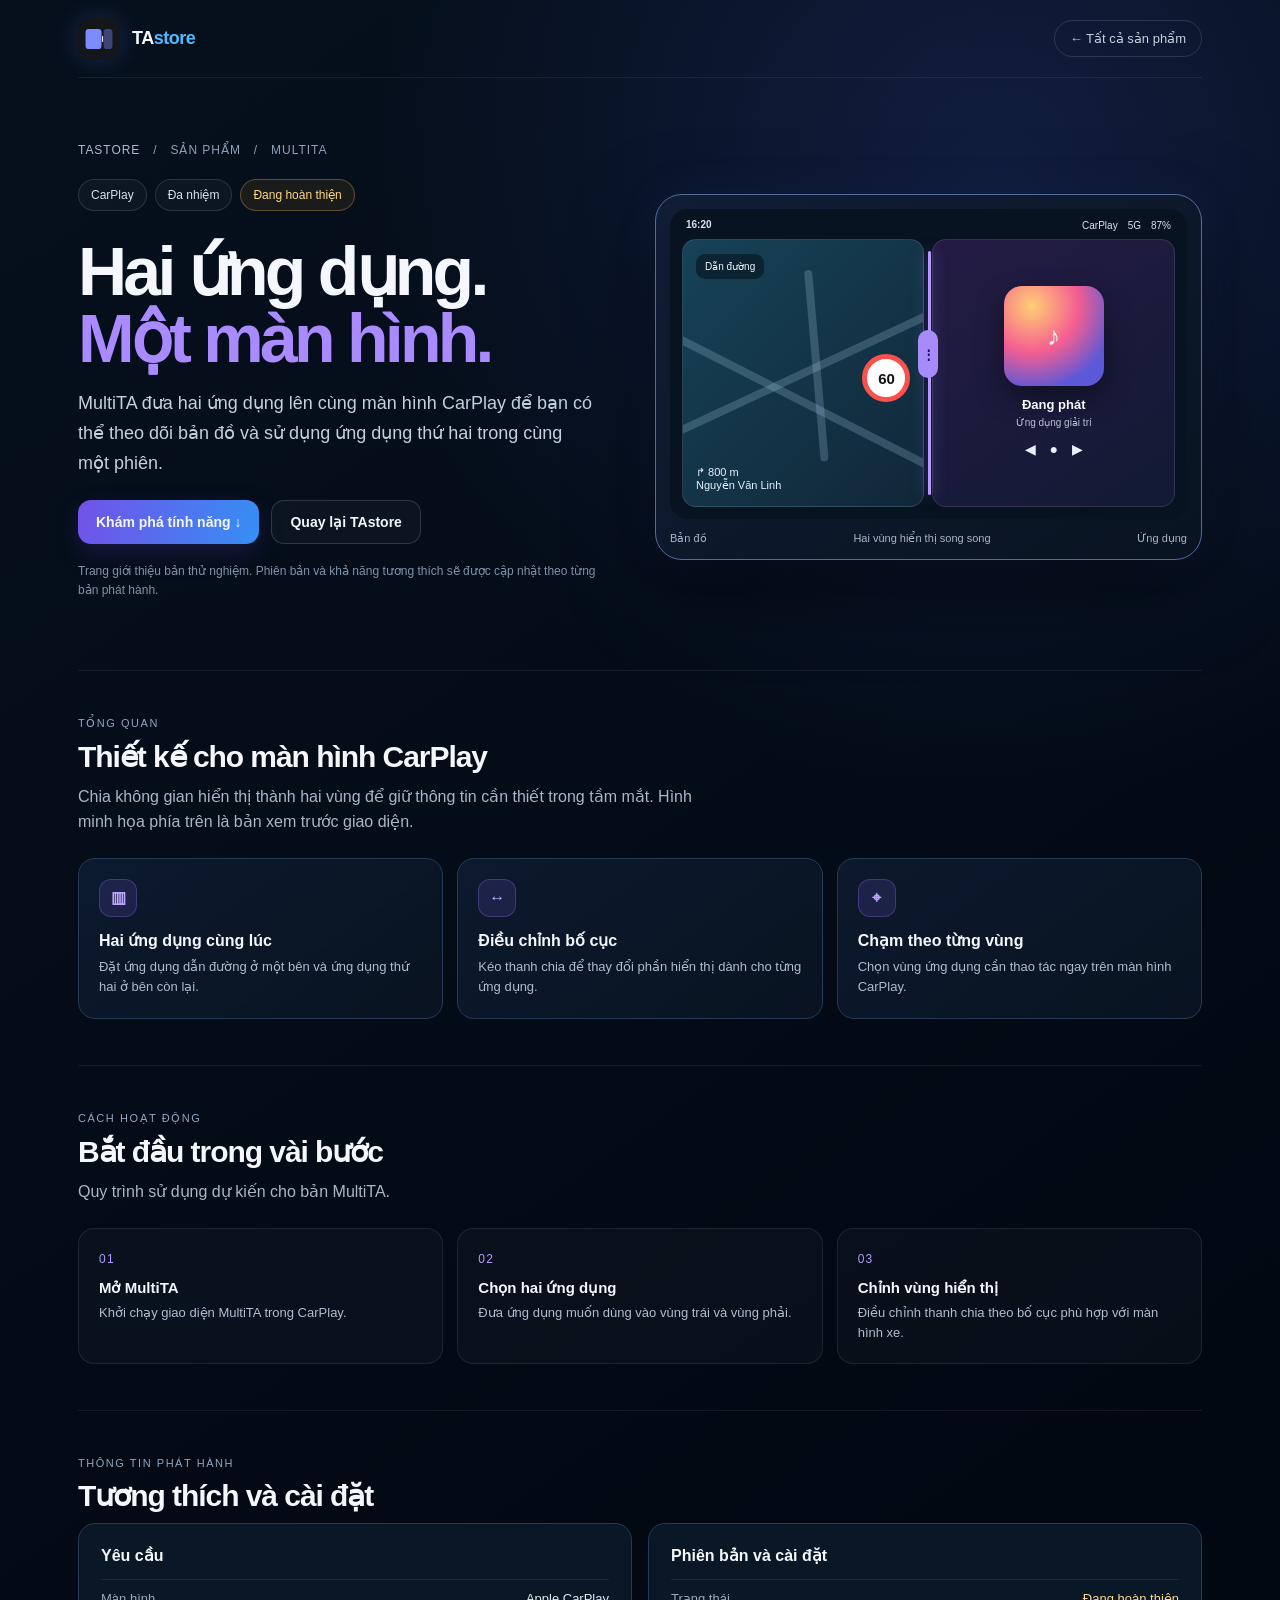
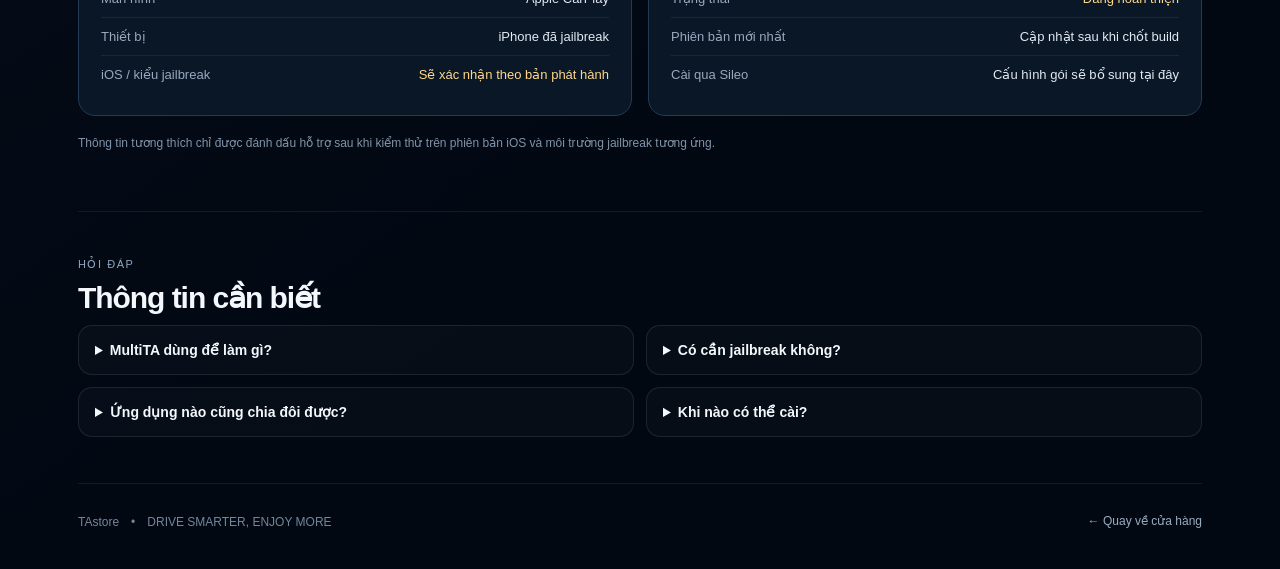
==== multita.html @ 55fa0dd6 "Add MultiTA product detail page" ====
<!doctype html>
<html lang="vi">
<head>
<meta charset="utf-8">
<meta name="viewport" content="width=device-width, initial-scale=1">
<meta name="theme-color" content="#06101d">
<title>MultiTA — Hai ứng dụng, một màn hình CarPlay | TAstore</title>
<style>
:root{color-scheme:dark;--bg:#06101d;--panel:#0b1929;--line:#243a54;--text:#f4f7fb;--muted:#a9b7c8;--blue:#39baff;--violet:#9b72ff}
*{box-sizing:border-box}
body{margin:0;background:radial-gradient(circle at 78% 8%,#25377866,transparent 28%),linear-gradient(145deg,#06101d,#020812 75%);color:var(--text);font-family:Inter,-apple-system,BlinkMacSystemFont,"Segoe UI",sans-serif}
a{color:inherit}
.wrap{max-width:1180px;margin:auto;padding:0 28px}
.top{height:78px;display:flex;align-items:center;justify-content:space-between;border-bottom:1px solid #ffffff12}
.brand{display:flex;align-items:center;gap:12px;text-decoration:none}
.brand-mark{width:42px;height:42px;border-radius:13px;overflow:hidden;box-shadow:0 0 24px #7c8cff33}
.brand-mark svg{width:100%;height:100%;display:block}
.brand-name{font-weight:800;font-size:18px;letter-spacing:-.5px}
.brand-name span{color:#54baff}
.back{font-size:13px;color:#c5d1de;text-decoration:none;padding:10px 15px;border:1px solid #ffffff20;border-radius:20px}
.back:hover{border-color:#8a70ff;color:white}
.hero{display:grid;grid-template-columns:1fr 1.05fr;gap:56px;align-items:center;padding:64px 0 58px}
.crumb{font-size:12px;color:#8da0b8;letter-spacing:.08em;text-transform:uppercase}
.crumb a{text-decoration:none;color:#aebcd0}
h1{font-size:clamp(42px,5.5vw,68px);line-height:.98;letter-spacing:-.055em;margin:18px 0}
h1 span{color:#a98aff}
.lead{font-size:18px;line-height:1.65;color:#c4d0de;max-width:520px;margin:0 0 22px}
.badges{display:flex;flex-wrap:wrap;gap:8px;margin:20px 0 27px}
.badges span{border:1px solid #ffffff20;background:#ffffff08;border-radius:99px;padding:8px 12px;color:#d7e1ec;font-size:12px}
.badges .status{border-color:#e4ad4c55;background:#d99b2418;color:#ffd889}
.actions{display:flex;gap:12px;flex-wrap:wrap}
.button{display:inline-flex;justify-content:center;align-items:center;padding:13px 18px;border-radius:13px;text-decoration:none;font-size:14px;font-weight:750}
.primary{background:linear-gradient(100deg,#7252e8,#358ff4);box-shadow:0 9px 25px #5035a644}
.secondary{border:1px solid #ffffff26;background:#ffffff08}
.note{font-size:12px;color:#8193a8;line-height:1.55;margin-top:18px}
.preview{position:relative;padding:14px;border:1px solid #526ca0;border-radius:27px;background:linear-gradient(145deg,#101d35,#091321);box-shadow:0 28px 80px #0008,0 0 45px #5975ff18}
.screen{height:310px;border-radius:18px;background:#071321;overflow:hidden;position:relative;padding:30px 12px 12px}
.statusbar{position:absolute;left:16px;right:16px;top:10px;display:flex;justify-content:space-between;color:#d8e4f2;font-size:10px}
.panes{height:100%;display:grid;grid-template-columns:1fr 1fr;gap:8px}
.pane{position:relative;border:1px solid #ffffff1b;border-radius:14px;overflow:hidden}
.map-pane{background:linear-gradient(135deg,#164257,#112738)}
.map-road{position:absolute;height:8px;border-radius:9px;background:#95bdd344;transform-origin:left}
.road-a{width:135%;top:31%;left:-12%;transform:rotate(27deg)}
.road-b{width:125%;top:72%;left:-5%;transform:rotate(-25deg)}
.road-c{width:80%;top:10%;left:52%;transform:rotate(85deg)}
.map-label{position:absolute;top:14px;left:13px;padding:7px 9px;border-radius:9px;background:#061522aa;font-size:10px}
.speed{position:absolute;right:13px;top:43%;width:48px;height:48px;border:5px solid #fa514d;border-radius:50%;display:grid;place-items:center;background:#fff;color:#111;font-weight:850;font-size:15px}
.route{position:absolute;left:13px;bottom:14px;font-size:11px;color:#e6f2ff}
.media-pane{background:linear-gradient(145deg,#241b44,#121a34);display:flex;flex-direction:column;justify-content:center;align-items:center;gap:11px}
.album{width:100px;height:100px;border-radius:18px;background:radial-gradient(circle at 28% 20%,#ffcf72,#f45e91 43%,#5d58d7 78%);display:grid;place-items:center;font-size:26px;box-shadow:0 12px 28px #0006}
.track{text-align:center}.track b{display:block;font-size:13px}.track small{font-size:10px;color:#b9c2d4}
.controls{display:flex;gap:17px;align-items:center;color:#ebf1fb;font-size:14px}
.divider{position:absolute;left:50%;top:42px;bottom:24px;width:3px;border-radius:5px;background:#b29aff;box-shadow:0 0 15px #a085ff99}
.grip{position:absolute;top:47%;left:50%;transform:translate(-50%,-50%);width:20px;height:48px;border-radius:12px;background:#a78bfa;display:grid;place-items:center;color:#25134f;font-size:13px;font-weight:900}
.caption{display:flex;justify-content:space-between;gap:12px;margin-top:13px;font-size:11px;color:#a7b6ca}
.section{padding:46px 0;border-top:1px solid #ffffff12}
.kicker{font-size:11px;color:#91a6c1;letter-spacing:.14em;text-transform:uppercase}
h2{font-size:30px;letter-spacing:-.035em;margin:9px 0 10px}
.section-intro{color:var(--muted);line-height:1.6;max-width:620px;margin:0 0 23px}
.feature-grid{display:grid;grid-template-columns:repeat(3,1fr);gap:14px}
.feature{padding:20px;border:1px solid var(--line);border-radius:17px;background:linear-gradient(145deg,#102139aa,#091321)}
.feature-icon{width:38px;height:38px;border-radius:12px;background:#8d6bff22;border:1px solid #9d7dff44;display:grid;place-items:center;color:#c1aaff;font-weight:800}
.feature h3{font-size:16px;margin:14px 0 7px}
.feature p{font-size:13px;color:#adbdcf;line-height:1.6;margin:0}
.steps{display:grid;grid-template-columns:repeat(3,1fr);gap:14px;counter-reset:step}
.step{padding:20px;border-radius:16px;background:#ffffff07;border:1px solid #ffffff16;counter-increment:step}
.step:before{content:"0" counter(step);font-size:12px;color:#b49aff;letter-spacing:.1em}
.step h3{font-size:15px;margin:12px 0 6px}
.step p{font-size:13px;color:#afbdcf;line-height:1.55;margin:0}
.info-grid{display:grid;grid-template-columns:1fr 1fr;gap:16px}
.info{padding:22px;border:1px solid var(--line);border-radius:17px;background:#0a1726}
.info h3{font-size:16px;margin:0 0 14px}
.info-row{display:flex;justify-content:space-between;gap:16px;padding:11px 0;border-top:1px solid #ffffff12;font-size:13px}
.info-row span:first-child{color:#98a9bd}.info-row span:last-child{text-align:right;color:#e1e9f2}
.pending{color:#ffd889!important}
.faq{display:grid;grid-template-columns:1fr 1fr;gap:12px}
.faq details{border:1px solid #ffffff18;background:#ffffff06;border-radius:14px;padding:16px}
.faq summary{cursor:pointer;font-weight:700;font-size:14px}
.faq p{color:#acbbcc;font-size:13px;line-height:1.6;margin-bottom:0}
.footer{padding:30px 0 38px;border-top:1px solid #ffffff12;color:#74869c;font-size:12px;display:flex;justify-content:space-between}
@media(max-width:800px){.hero{grid-template-columns:1fr;gap:32px;padding:44px 0}.preview{max-width:620px}.feature-grid,.steps{grid-template-columns:1fr}.info-grid{grid-template-columns:1fr}}
@media(max-width:520px){.wrap{padding:0 17px}.top{height:68px}.brand-mark{width:37px;height:37px}.brand-name{font-size:16px}.back{padding:9px 11px;font-size:12px}.hero{padding:36px 0 42px}h1{font-size:44px}.lead{font-size:16px}.screen{height:260px;padding-left:8px;padding-right:8px}.preview{padding:9px}.album{width:75px;height:75px}.speed{width:41px;height:41px}.caption{font-size:10px}.section{padding:34px 0}h2{font-size:25px}.faq{grid-template-columns:1fr}.footer{display:block}.footer span{display:block;margin-top:8px}}
</style>
</head>
<body>
<div class="wrap">
<header class="top">
<a class="brand" href="./" aria-label="Về TAstore">
<span class="brand-mark"><svg viewBox="0 0 100 100" role="img" aria-label="Logo MultiTA"><rect width="100" height="100" rx="24" fill="#14161B"/><rect x="18" y="26" width="38" height="48" rx="8" fill="#7C8CFF"/><rect x="61" y="26" width="21" height="48" rx="8" fill="#7C8CFF" fill-opacity=".4"/><rect x="57.2" y="43" width="2.6" height="14" rx="1.3" fill="#F2F3F7"/></svg></span>
<span class="brand-name">TA<span>store</span></span></a>
<a class="back" href="./#products">← Tất cả sản phẩm</a>
</header>

<main>
<section class="hero">
<div>
<div class="crumb"><a href="./">TAstore</a>　/　Sản phẩm　/　MultiTA</div>
<div class="badges"><span>CarPlay</span><span>Đa nhiệm</span><span class="status">Đang hoàn thiện</span></div>
<h1>Hai ứng dụng.<br><span>Một màn hình.</span></h1>
<p class="lead">MultiTA đưa hai ứng dụng lên cùng màn hình CarPlay để bạn có thể theo dõi bản đồ và sử dụng ứng dụng thứ hai trong cùng một phiên.</p>
<div class="actions"><a class="button primary" href="#features">Khám phá tính năng ↓</a><a class="button secondary" href="./#products">Quay lại TAstore</a></div>
<p class="note">Trang giới thiệu bản thử nghiệm. Phiên bản và khả năng tương thích sẽ được cập nhật theo từng bản phát hành.</p>
</div>
<div class="preview" aria-label="Hình minh họa MultiTA chạy hai ứng dụng song song">
<div class="screen">
<div class="statusbar"><b>16:20</b><span>CarPlay　5G　87%</span></div>
<div class="panes">
<div class="pane map-pane"><div class="map-road road-a"></div><div class="map-road road-b"></div><div class="map-road road-c"></div><div class="map-label">Dẫn đường</div><div class="speed">60</div><div class="route">↱ 800 m<br>Nguyễn Văn Linh</div></div>
<div class="pane media-pane"><div class="album">♪</div><div class="track"><b>Đang phát</b><small>Ứng dụng giải trí</small></div><div class="controls">◀　●　▶</div></div>
</div>
<div class="divider"></div><div class="grip">⋮</div>
</div>
<div class="caption"><span>Bản đồ</span><span>Hai vùng hiển thị song song</span><span>Ứng dụng</span></div>
</div>
</section>

<section class="section" id="features">
<div class="kicker">Tổng quan</div><h2>Thiết kế cho màn hình CarPlay</h2>
<p class="section-intro">Chia không gian hiển thị thành hai vùng để giữ thông tin cần thiết trong tầm mắt. Hình minh họa phía trên là bản xem trước giao diện.</p>
<div class="feature-grid">
<article class="feature"><div class="feature-icon">▥</div><h3>Hai ứng dụng cùng lúc</h3><p>Đặt ứng dụng dẫn đường ở một bên và ứng dụng thứ hai ở bên còn lại.</p></article>
<article class="feature"><div class="feature-icon">↔</div><h3>Điều chỉnh bố cục</h3><p>Kéo thanh chia để thay đổi phần hiển thị dành cho từng ứng dụng.</p></article>
<article class="feature"><div class="feature-icon">⌖</div><h3>Chạm theo từng vùng</h3><p>Chọn vùng ứng dụng cần thao tác ngay trên màn hình CarPlay.</p></article>
</div>
</section>

<section class="section" id="how">
<div class="kicker">Cách hoạt động</div><h2>Bắt đầu trong vài bước</h2>
<p class="section-intro">Quy trình sử dụng dự kiến cho bản MultiTA.</p>
<div class="steps">
<article class="step"><h3>Mở MultiTA</h3><p>Khởi chạy giao diện MultiTA trong CarPlay.</p></article>
<article class="step"><h3>Chọn hai ứng dụng</h3><p>Đưa ứng dụng muốn dùng vào vùng trái và vùng phải.</p></article>
<article class="step"><h3>Chỉnh vùng hiển thị</h3><p>Điều chỉnh thanh chia theo bố cục phù hợp với màn hình xe.</p></article>
</div>
</section>

<section class="section" id="compatibility">
<div class="kicker">Thông tin phát hành</div><h2>Tương thích và cài đặt</h2>
<div class="info-grid">
<div class="info"><h3>Yêu cầu</h3>
<div class="info-row"><span>Màn hình</span><span>Apple CarPlay</span></div>
<div class="info-row"><span>Thiết bị</span><span>iPhone đã jailbreak</span></div>
<div class="info-row"><span>iOS / kiểu jailbreak</span><span class="pending">Sẽ xác nhận theo bản phát hành</span></div>
</div>
<div class="info"><h3>Phiên bản và cài đặt</h3>
<div class="info-row"><span>Trạng thái</span><span class="pending">Đang hoàn thiện</span></div>
<div class="info-row"><span>Phiên bản mới nhất</span><span>Cập nhật sau khi chốt build</span></div>
<div class="info-row"><span>Cài qua Sileo</span><span>Cấu hình gói sẽ bổ sung tại đây</span></div>
</div>
</div>
<p class="note">Thông tin tương thích chỉ được đánh dấu hỗ trợ sau khi kiểm thử trên phiên bản iOS và môi trường jailbreak tương ứng.</p>
</section>

<section class="section" id="faq">
<div class="kicker">Hỏi đáp</div><h2>Thông tin cần biết</h2>
<div class="faq">
<details><summary>MultiTA dùng để làm gì?</summary><p>MultiTA sắp xếp hai ứng dụng song song trên một màn hình CarPlay.</p></details>
<details><summary>Có cần jailbreak không?</summary><p>Có. MultiTA là tweak dành cho iPhone đã jailbreak.</p></details>
<details><summary>Ứng dụng nào cũng chia đôi được?</summary><p>Khả năng hiển thị phụ thuộc vào ứng dụng và phiên bản iOS. Danh sách đã kiểm thử sẽ được ghi theo từng bản phát hành.</p></details>
<details><summary>Khi nào có thể cài?</summary><p>Hướng dẫn và nút cài Sileo sẽ được bật khi gói phát hành chính thức được đưa lên TAstore.</p></details>
</div>
</section>
</main>

<footer class="footer"><span>TAstore　•　DRIVE SMARTER, ENJOY MORE</span><span><a href="./#products" style="color:#9aacc0;text-decoration:none">← Quay về cửa hàng</a></span></footer>
</div>
</body>
</html>
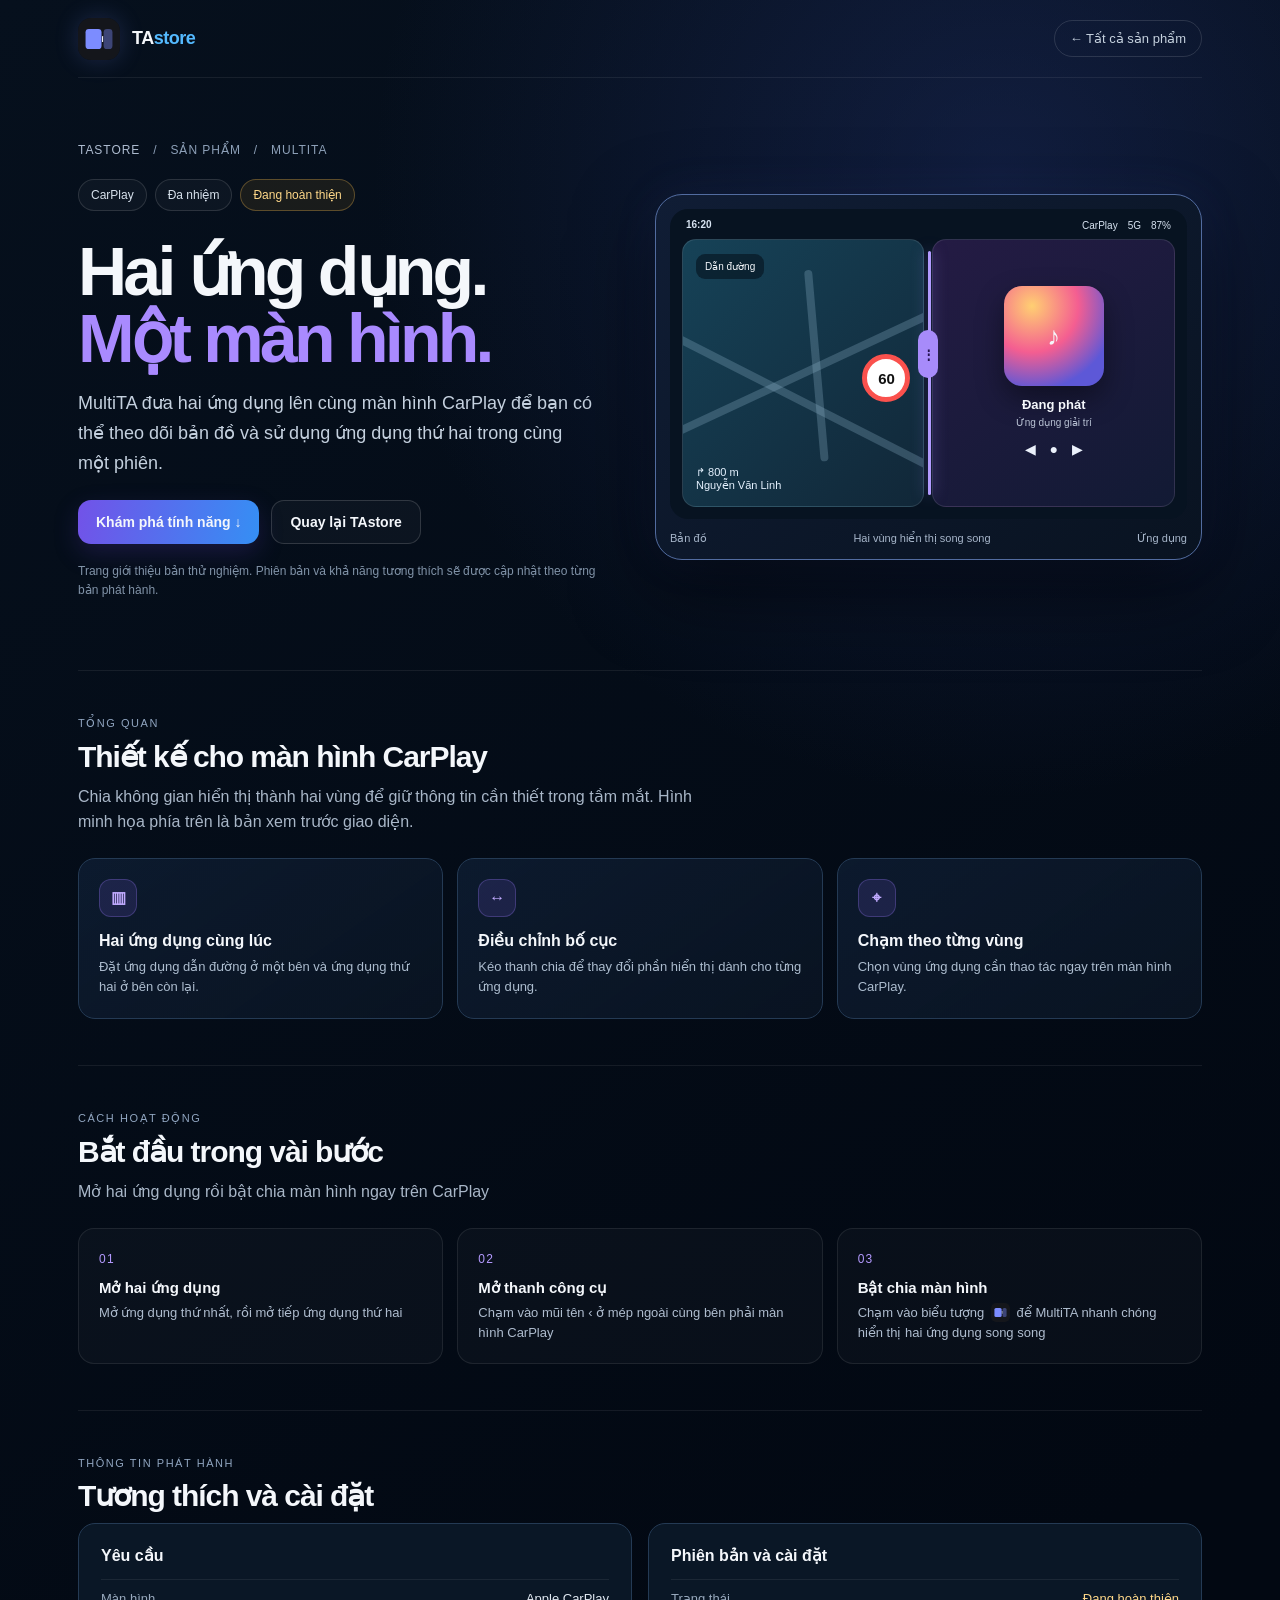
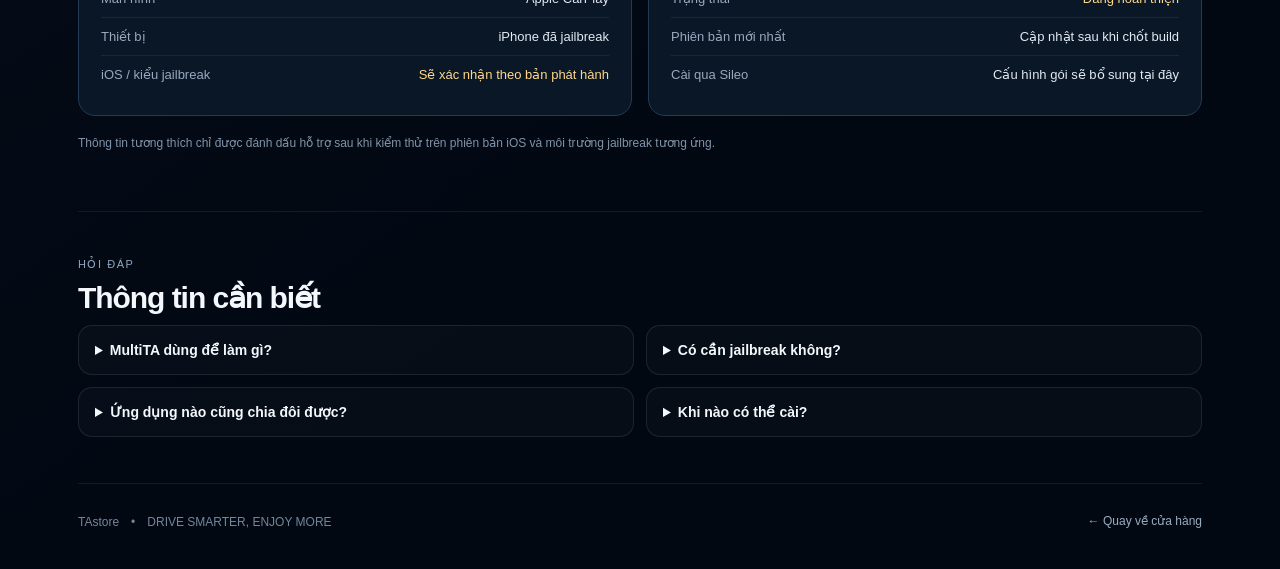
==== commit 27606aff: "Clarify MultiTA split screen steps" ====
--- a/multita.html
+++ b/multita.html
@@ -64,7 +64,7 @@
 .feature p{font-size:13px;color:#adbdcf;line-height:1.6;margin:0}
 .steps{display:grid;grid-template-columns:repeat(3,1fr);gap:14px;counter-reset:step}
 .step{padding:20px;border-radius:16px;background:#ffffff07;border:1px solid #ffffff16;counter-increment:step}
-.step:before{content:"0" counter(step);font-size:12px;color:#b49aff;letter-spacing:.1em}
+.step:before{content:"0" counter(step);font-size:12px;color:#b49aff;letter-spacing:.1em}.step-symbol{display:inline-flex;width:19px;height:19px;vertical-align:-5px;margin:0 3px;border-radius:5px;overflow:hidden}.step-symbol svg{display:block;width:100%;height:100%}
 .step h3{font-size:15px;margin:12px 0 6px}
 .step p{font-size:13px;color:#afbdcf;line-height:1.55;margin:0}
 .info-grid{display:grid;grid-template-columns:1fr 1fr;gap:16px}
@@ -126,11 +126,11 @@
 
 <section class="section" id="how">
 <div class="kicker">Cách hoạt động</div><h2>Bắt đầu trong vài bước</h2>
-<p class="section-intro">Quy trình sử dụng dự kiến cho bản MultiTA.</p>
+<p class="section-intro">Mở hai ứng dụng rồi bật chia màn hình ngay trên CarPlay</p>
 <div class="steps">
-<article class="step"><h3>Mở MultiTA</h3><p>Khởi chạy giao diện MultiTA trong CarPlay.</p></article>
-<article class="step"><h3>Chọn hai ứng dụng</h3><p>Đưa ứng dụng muốn dùng vào vùng trái và vùng phải.</p></article>
-<article class="step"><h3>Chỉnh vùng hiển thị</h3><p>Điều chỉnh thanh chia theo bố cục phù hợp với màn hình xe.</p></article>
+<article class="step"><h3>Mở hai ứng dụng</h3><p>Mở ứng dụng thứ nhất, rồi mở tiếp ứng dụng thứ hai</p></article>
+<article class="step"><h3>Mở thanh công cụ</h3><p>Chạm vào mũi tên ‹ ở mép ngoài cùng bên phải màn hình CarPlay</p></article>
+<article class="step"><h3>Bật chia màn hình</h3><p>Chạm vào biểu tượng <span class="step-symbol" aria-label="Biểu tượng chia màn hình"><svg viewBox="0 0 100 100" role="img" aria-hidden="true"><rect width="100" height="100" rx="24" fill="#14161B"></rect><rect x="18" y="26" width="38" height="48" rx="8" fill="#7C8CFF"></rect><rect x="61" y="26" width="21" height="48" rx="8" fill="#7C8CFF" fill-opacity=".4"></rect><rect x="57.2" y="43" width="2.6" height="14" rx="1.3" fill="#F2F3F7"></rect></svg></span> để MultiTA nhanh chóng hiển thị hai ứng dụng song song</p></article>
 </div>
 </section>
 
